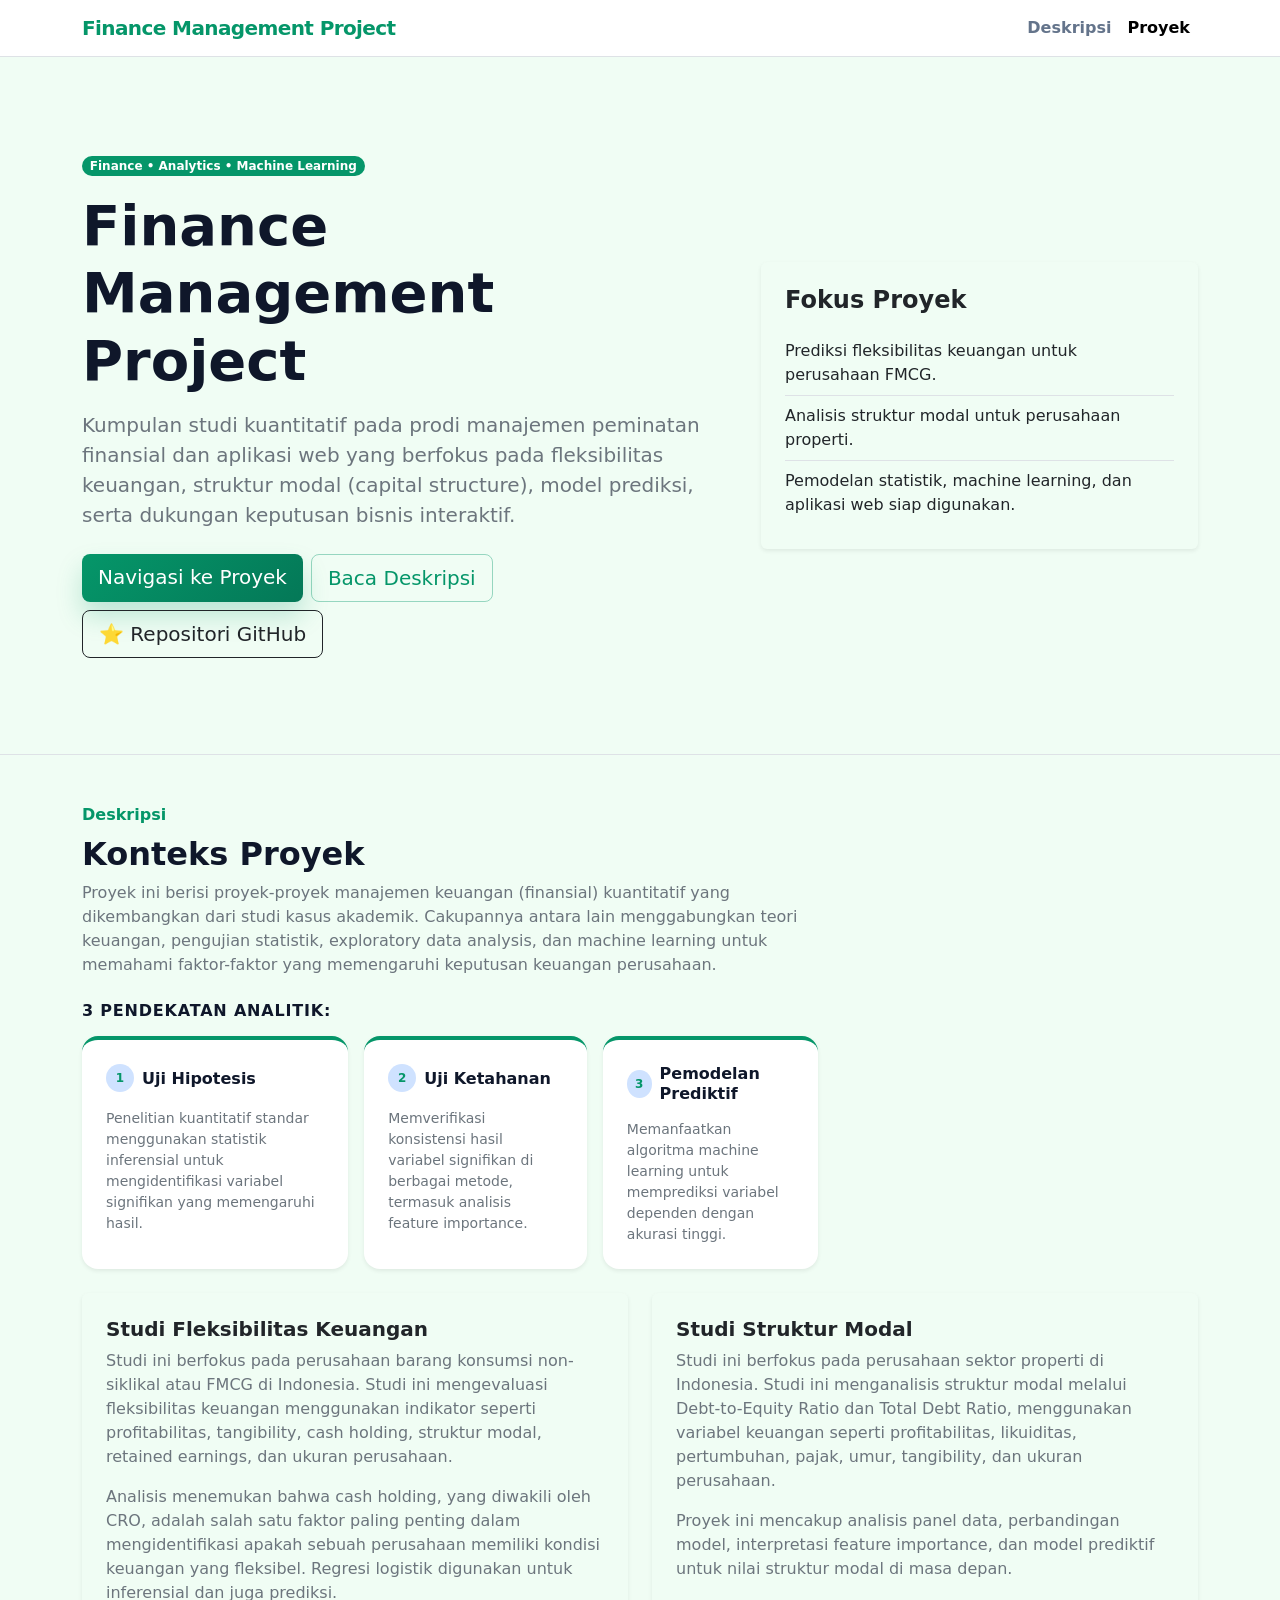
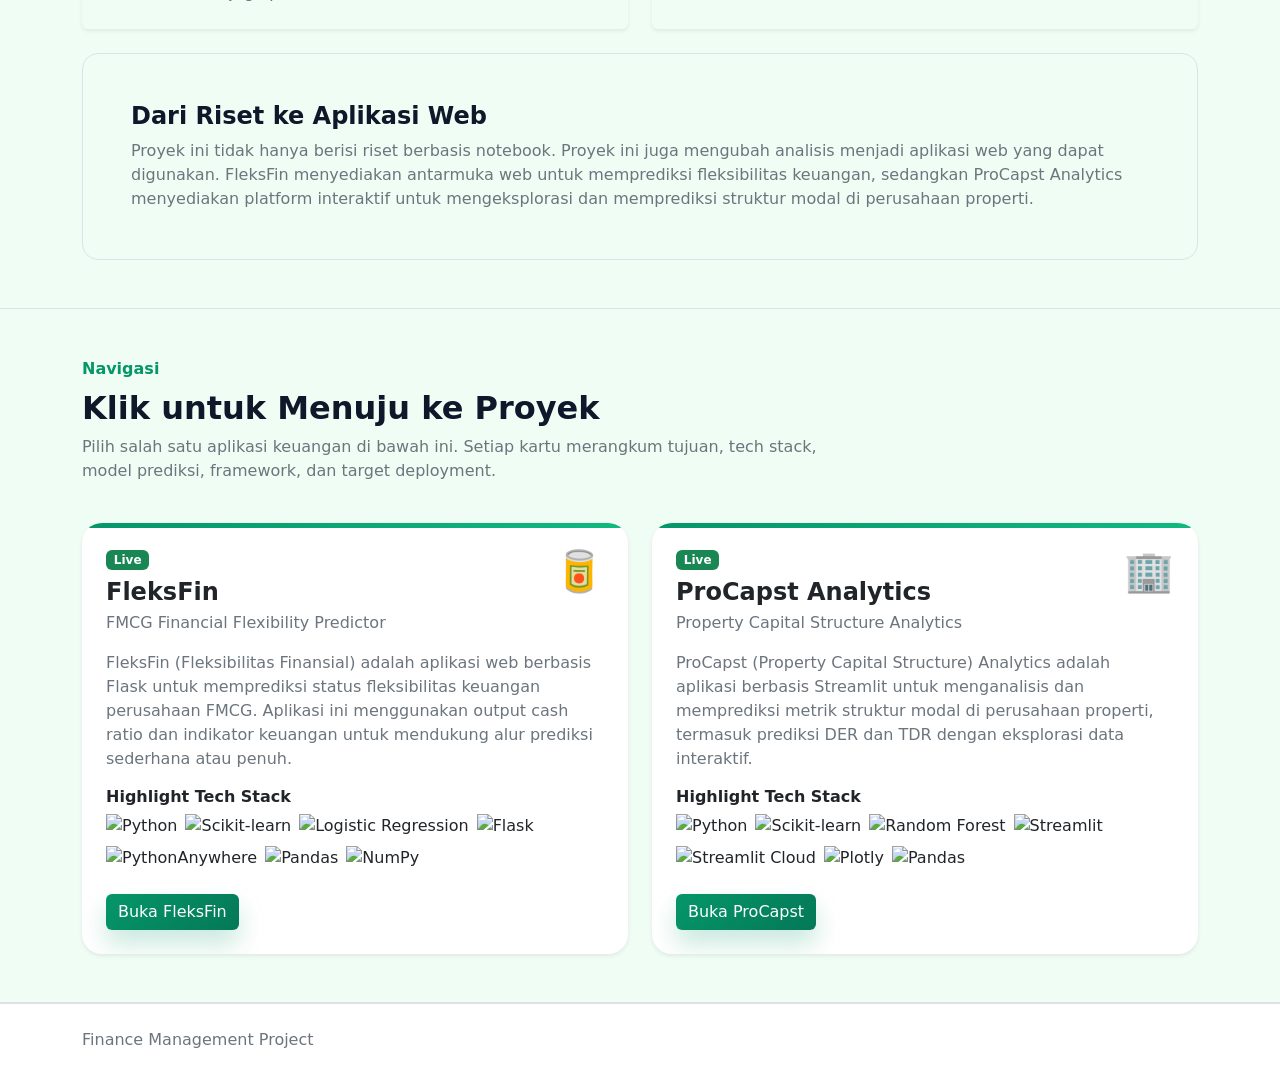
==== index.html @ 88f76578 "feat: Halaman Awal" ====
<!doctype html>
<html lang="en" data-bs-theme="light">
    <head>
        <meta charset="utf-8" />
        <meta name="viewport" content="width=device-width, initial-scale=1" />
        <meta name="description" content="Halaman navigasi Finance Management Project untuk FleksFin dan ProCapst Analytics." />
        <title>Finance Management Project</title>
        <link rel="icon" type="image/x-icon" href="favicon.ico" />
        <link href="https://cdn.jsdelivr.net/npm/bootstrap@5.3.3/dist/css/bootstrap.min.css" rel="stylesheet" />
        <link rel="stylesheet" href="style.css" />
    </head>
    <body>
        <nav class="navbar navbar-expand-lg bg-white border-bottom sticky-top">
            <div class="container">
                <a class="navbar-brand fw-bold text-primary" href="#home">Finance Management Project</a>
                <button class="navbar-toggler" type="button" data-bs-toggle="collapse" data-bs-target="#mainNavbar" aria-controls="mainNavbar" aria-expanded="false" aria-label="Toggle navigation">
                    <span class="navbar-toggler-icon"></span>
                </button>
                <div class="collapse navbar-collapse" id="mainNavbar">
                    <ul class="navbar-nav ms-auto mb-2 mb-lg-0">
                        <li class="nav-item"><a class="nav-link" href="#description">Deskripsi</a></li>
                        <li class="nav-item"><a class="nav-link" href="#projects">Proyek</a></li>
                    </ul>
                </div>
            </div>
        </nav>

        <header id="home" class="py-5 bg-light border-bottom">
            <div class="container py-lg-5">
                <div class="row align-items-center g-5">
                    <div class="col-lg-7">
                        <span class="badge rounded-pill text-bg-primary mb-3">Finance • Analytics • Machine Learning</span>
                        <h1 class="display-4 fw-bold mb-3">Finance Management Project</h1>
                        <p class="lead text-secondary mb-4">
                            Kumpulan studi kuantitatif pada prodi manajemen peminatan finansial dan aplikasi web yang berfokus pada fleksibilitas keuangan, struktur modal (capital structure), model prediksi, serta dukungan keputusan bisnis interaktif.
                        </p>
                        <div class="d-flex flex-wrap gap-2">
                            <a class="btn btn-primary btn-lg" href="#projects">Navigasi ke Proyek</a>
                            <a class="btn btn-outline-primary btn-lg" href="#description">Baca Deskripsi</a>
                            <a class="btn btn-outline-dark btn-lg" href="https://github.com/Otniel113/FinanceManagement" target="_blank" rel="noopener noreferrer">⭐ Repositori GitHub</a>
                        </div>
                    </div>
                    <div class="col-lg-5">
                        <div class="card shadow-sm border-0">
                            <div class="card-body p-4">
                                <h2 class="h4 fw-bold mb-3">Fokus Proyek</h2>
                                <ul class="list-group list-group-flush">
                                    <li class="list-group-item px-0">Prediksi fleksibilitas keuangan untuk perusahaan FMCG.</li>
                                    <li class="list-group-item px-0">Analisis struktur modal untuk perusahaan properti.</li>
                                    <li class="list-group-item px-0">Pemodelan statistik, machine learning, dan aplikasi web siap digunakan.</li>
                                </ul>
                            </div>
                        </div>
                    </div>
                </div>
            </div>
        </header>

        <main>
            <section id="description" class="py-5">
                <div class="container">
                    <div class="row mb-4">
                        <div class="col-lg-8">
                            <span class="text-primary fw-semibold">Deskripsi</span>
                            <h2 class="fw-bold mt-2">Konteks Proyek</h2>
                            <p class="text-secondary">
                                Proyek ini berisi proyek-proyek manajemen keuangan (finansial) kuantitatif yang dikembangkan dari studi kasus akademik. 
                                Cakupannya antara lain menggabungkan teori keuangan, pengujian statistik, exploratory data analysis, dan machine learning untuk memahami faktor-faktor yang memengaruhi keputusan keuangan perusahaan.
                            </p>
                            <div class="mt-4">
                                <h3 class="h6 fw-bold text-uppercase mb-3" style="letter-spacing: 0.05em">3 Pendekatan Analitik:</h3>
                                <div class="d-flex flex-column flex-lg-row gap-3 mt-3">
                                    <!-- Step 1 -->
                                    <div class="flex-fill">
                                        <div class="h-100 p-4 bg-white rounded-4 border-top border-4 border-primary shadow-sm transition-transform" style="transition: transform 0.2s ease;">
                                            <div class="d-flex align-items-center gap-2 mb-3">
                                                <span class="badge rounded-circle bg-primary-subtle text-primary p-2 d-flex align-items-center justify-content-center fw-bold" style="width: 28px; height: 28px;">1</span>
                                                <h4 class="h6 fw-bold mb-0">Uji Hipotesis</h4>
                                            </div>
                                            <p class="text-secondary small mb-0 lh-base">
                                                Penelitian kuantitatif standar menggunakan statistik inferensial untuk mengidentifikasi variabel signifikan yang memengaruhi hasil.
                                            </p>
                                        </div>
                                    </div>
                                    <!-- Step 2 -->
                                    <div class="flex-fill">
                                        <div class="h-100 p-4 bg-white rounded-4 border-top border-4 border-primary shadow-sm transition-transform" style="transition: transform 0.2s ease;">
                                            <div class="d-flex align-items-center gap-2 mb-3">
                                                <span class="badge rounded-circle bg-primary-subtle text-primary p-2 d-flex align-items-center justify-content-center fw-bold" style="width: 28px; height: 28px;">2</span>
                                                <h4 class="h6 fw-bold mb-0">Uji Ketahanan</h4>
                                            </div>
                                            <p class="text-secondary small mb-0 lh-base">
                                                Memverifikasi konsistensi hasil variabel signifikan di berbagai metode, termasuk analisis feature importance.
                                            </p>
                                        </div>
                                    </div>
                                    <!-- Step 3 -->
                                    <div class="flex-fill">
                                        <div class="h-100 p-4 bg-white rounded-4 border-top border-4 border-primary shadow-sm transition-transform" style="transition: transform 0.2s ease;">
                                            <div class="d-flex align-items-center gap-2 mb-3">
                                                <span class="badge rounded-circle bg-primary-subtle text-primary p-2 d-flex align-items-center justify-content-center fw-bold" style="width: 28px; height: 28px;">3</span>
                                                <h4 class="h6 fw-bold mb-0">Pemodelan Prediktif</h4>
                                            </div>
                                            <p class="text-secondary small mb-0 lh-base">
                                                Memanfaatkan algoritma machine learning untuk memprediksi variabel dependen dengan akurasi tinggi.
                                            </p>
                                        </div>
                                    </div>
                                </div>
                            </div>
                        </div>
                    </div>

                    <div class="row g-4">
                        <div class="col-md-6">
                            <div class="card h-100 border-0 shadow-sm">
                                <div class="card-body p-4">
                                    <h3 class="h5 fw-bold">Studi Fleksibilitas Keuangan</h3>
                                    <p class="text-secondary mb-3">
                                        Studi ini berfokus pada perusahaan barang konsumsi non-siklikal atau FMCG di Indonesia. Studi ini mengevaluasi fleksibilitas keuangan menggunakan indikator seperti profitabilitas, tangibility, cash holding, struktur modal, retained earnings, dan ukuran perusahaan.
                                    </p>
                                    <p class="text-secondary mb-0">
                                        Analisis menemukan bahwa cash holding, yang diwakili oleh CRO, adalah salah satu faktor paling penting dalam mengidentifikasi apakah sebuah perusahaan memiliki kondisi keuangan yang fleksibel. Regresi logistik digunakan untuk inferensial dan juga prediksi.
                                    </p>
                                </div>
                            </div>
                        </div>
                        <div class="col-md-6">
                            <div class="card h-100 border-0 shadow-sm">
                                <div class="card-body p-4">
                                    <h3 class="h5 fw-bold">Studi Struktur Modal</h3>
                                    <p class="text-secondary mb-3">
                                        Studi ini berfokus pada perusahaan sektor properti di Indonesia. Studi ini menganalisis struktur modal melalui Debt-to-Equity Ratio dan Total Debt Ratio, menggunakan variabel keuangan seperti profitabilitas, likuiditas, pertumbuhan, pajak, umur, tangibility, dan ukuran perusahaan.
                                    </p>
                                    <p class="text-secondary mb-0">
                                        Proyek ini mencakup analisis panel data, perbandingan model, interpretasi feature importance, dan model prediktif untuk nilai struktur modal di masa depan.
                                    </p>
                                </div>
                            </div>
                        </div>
                        <div class="col-12">
                            <div class="p-4 p-lg-5 bg-light rounded-4 border">
                                <h3 class="h4 fw-bold">Dari Riset ke Aplikasi Web</h3>
                                <p class="text-secondary mb-0">
                                    Proyek ini tidak hanya berisi riset berbasis notebook. Proyek ini juga mengubah analisis menjadi aplikasi web yang dapat digunakan. 
                                    FleksFin menyediakan antarmuka web untuk memprediksi fleksibilitas keuangan, sedangkan ProCapst Analytics menyediakan platform interaktif untuk mengeksplorasi dan memprediksi struktur modal di perusahaan properti.
                                </p>
                            </div>
                        </div>
                    </div>
                </div>
            </section>

            <section id="projects" class="py-5 bg-light border-top border-bottom">
                <div class="container">
                    <div class="row mb-4">
                        <div class="col-lg-8">
                            <span class="text-primary fw-semibold">Navigasi</span>
                            <h2 class="fw-bold mt-2">Klik untuk Menuju ke Proyek</h2>
                            <p class="text-secondary">
                                Pilih salah satu aplikasi keuangan di bawah ini. Setiap kartu merangkum tujuan, tech stack, model prediksi, framework, dan target deployment.
                            </p>
                        </div>
                    </div>

                    <div class="row g-4">
                        <div class="col-lg-6">
                            <article class="card h-100 border-0 shadow-sm project-card">
                                <div class="card-body p-4">
                                    <div class="d-flex justify-content-between align-items-start gap-3 mb-3">
                                        <div>
                                            <span class="badge text-bg-success mb-2">Live</span>
                                            <h3 class="h4 fw-bold mb-1">FleksFin</h3>
                                            <p class="text-secondary mb-0">FMCG Financial Flexibility Predictor</p>
                                        </div>
                                        <span class="display-6">🥫</span>
                                    </div>
                                    <p class="text-secondary">
                                        FleksFin (Fleksibilitas Finansial) adalah aplikasi web berbasis Flask untuk memprediksi status fleksibilitas keuangan perusahaan FMCG. Aplikasi ini menggunakan output cash ratio dan indikator keuangan untuk mendukung alur prediksi sederhana atau penuh.
                                    </p>
                                    <div class="mb-4">
                                        <h4 class="h6 fw-bold">Highlight Tech Stack</h4>
                                        <div class="d-flex flex-wrap gap-2">
                                            <img src="https://img.shields.io/badge/Python-3776AB?style=for-the-badge&logo=python&logoColor=white" alt="Python" />
                                            <img src="https://img.shields.io/badge/Scikit--learn-F7931E?style=for-the-badge&logo=scikit-learn&logoColor=white" alt="Scikit-learn" />
                                            <img src="https://img.shields.io/badge/ML-Logistic_Regression-059669?style=for-the-badge" alt="Logistic Regression" />
                                            <img src="https://img.shields.io/badge/Flask-000000?style=for-the-badge&logo=flask&logoColor=white" alt="Flask" />
                                            <img src="https://img.shields.io/badge/Deployment-PythonAnywhere-306998?style=for-the-badge" alt="PythonAnywhere" />
                                            <img src="https://img.shields.io/badge/Pandas-150458?style=for-the-badge&logo=pandas&logoColor=white" alt="Pandas" />
                                            <img src="https://img.shields.io/badge/NumPy-013243?style=for-the-badge&logo=numpy&logoColor=white" alt="NumPy" />
                                        </div>
                                    </div>
                                    <div class="d-grid gap-2 d-sm-flex">
                                        <a class="btn btn-primary" href="https://fleksfin.pythonanywhere.com/" target="_blank" rel="noopener noreferrer">Buka FleksFin</a>
                                    </div>
                                </div>
                            </article>
                        </div>

                        <div class="col-lg-6">
                            <article class="card h-100 border-0 shadow-sm project-card">
                                <div class="card-body p-4">
                                    <div class="d-flex justify-content-between align-items-start gap-3 mb-3">
                                        <div>
                                            <span class="badge text-bg-success mb-2">Live</span>
                                            <h3 class="h4 fw-bold mb-1">ProCapst Analytics</h3>
                                            <p class="text-secondary mb-0">Property Capital Structure Analytics</p>
                                        </div>
                                        <span class="display-6">🏢</span>
                                    </div>
                                    <p class="text-secondary">
                                        ProCapst (Property Capital Structure) Analytics adalah aplikasi berbasis Streamlit untuk menganalisis dan memprediksi metrik struktur modal di perusahaan properti, termasuk prediksi DER dan TDR dengan eksplorasi data interaktif.
                                    </p>
                                    <div class="mb-4">
                                        <h4 class="h6 fw-bold">Highlight Tech Stack</h4>
                                        <div class="d-flex flex-wrap gap-2">
                                            <img src="https://img.shields.io/badge/Python-3776AB?style=for-the-badge&logo=python&logoColor=white" alt="Python" />
                                            <img src="https://img.shields.io/badge/Scikit--learn-F7931E?style=for-the-badge&logo=scikit-learn&logoColor=white" alt="Scikit-learn" />
                                            <img src="https://img.shields.io/badge/ML-Random_Forest-059669?style=for-the-badge" alt="Random Forest" />
                                            <img src="https://img.shields.io/badge/Streamlit-FF4B4B?style=for-the-badge&logo=streamlit&logoColor=white" alt="Streamlit" />
                                            <img src="https://img.shields.io/badge/Deployment-Streamlit_Cloud-059669?style=for-the-badge&logo=streamlit&logoColor=white" alt="Streamlit Cloud" />
                                            <img src="https://img.shields.io/badge/Plotly-3F4F75?style=for-the-badge&logo=plotly&logoColor=white" alt="Plotly" />
                                            <img src="https://img.shields.io/badge/Pandas-150458?style=for-the-badge&logo=pandas&logoColor=white" alt="Pandas" />
                                        </div>
                                    </div>
                                    <div class="d-grid gap-2 d-sm-flex">
                                        <a class="btn btn-primary" href="https://procapst.streamlit.app/" target="_blank" rel="noopener noreferrer">Buka ProCapst</a>
                                    </div>
                                </div>
                            </article>
                        </div>
                    </div>
                </div>
            </section>
        </main>

        <footer class="py-4 bg-white border-top">
            <div class="container">
                <div class="d-flex flex-column flex-md-row justify-content-between align-items-center gap-2">
                    <p class="mb-0 text-secondary">Finance Management Project</p>
                </div>
            </div>
        </footer>

        <script src="https://cdn.jsdelivr.net/npm/bootstrap@5.3.3/dist/js/bootstrap.bundle.min.js"></script>
        <script src="script.js"></script>
    </body>
</html>
---- style.css ----
:root {
    /* ── Bootstrap Primary Color Overrides (Emerald Growth) ── */
    --bs-primary: #059669;
    --bs-primary-rgb: 5, 150, 105;
    --bs-link-color: #059669;
    --bs-link-color-rgb: 5, 150, 105;
    --bs-link-hover-color: #047857;
    --bs-link-hover-color-rgb: 4, 120, 87;

    /* Bootstrap light/bg overrides for mint tint */
    --bs-light: #f0fdf4;
    --bs-light-rgb: 240, 253, 244;
    --bs-body-bg: #f0fdf4;
    --bs-body-bg-rgb: 240, 253, 244;

    /* ── FM Custom Variables ── */
    --fm-primary: #059669;
    --fm-primary-dark: #047857;
    --fm-secondary: #10b981;
    --fm-accent: #34d399;
    --fm-bg: #f0fdf4;
    --fm-surface: #ffffff;
    --fm-surface-soft: #ecfdf5;
    --fm-border: #e2e8f0;
    --fm-text: #0f172a;
    --fm-muted: #64748b;
    --fm-shadow: 0 18px 45px rgba(5, 150, 105, 0.1);
    --fm-shadow-sm: 0 10px 25px rgba(5, 150, 105, 0.07);
    --fm-radius: 1.25rem;
}

/* ── Bootstrap Button Overrides ─────────────────────────────── */

.btn-primary {
    --bs-btn-color: #fff;
    --bs-btn-bg: #059669;
    --bs-btn-border-color: #059669;
    --bs-btn-hover-color: #fff;
    --bs-btn-hover-bg: #047857;
    --bs-btn-hover-border-color: #047857;
    --bs-btn-focus-shadow-rgb: 5, 150, 105;
    --bs-btn-active-color: #fff;
    --bs-btn-active-bg: #065f46;
    --bs-btn-active-border-color: #065f46;
    --bs-btn-disabled-color: #fff;
    --bs-btn-disabled-bg: #059669;
    --bs-btn-disabled-border-color: #059669;
}

.btn-outline-primary {
    --bs-btn-color: #059669;
    --bs-btn-border-color: #059669;
    --bs-btn-hover-color: #fff;
    --bs-btn-hover-bg: #059669;
    --bs-btn-hover-border-color: #059669;
    --bs-btn-focus-shadow-rgb: 5, 150, 105;
    --bs-btn-active-color: #fff;
    --bs-btn-active-bg: #059669;
    --bs-btn-active-border-color: #059669;
}

/* ── Global ──────────────────────────────────────────────────── */

* {
    scroll-behavior: smooth;
}

body {
    min-height: 100vh;
    color: var(--fm-text);
    background:
        radial-gradient(
            circle at top left,
            rgba(5, 150, 105, 0.12),
            transparent 32rem
        ),
        radial-gradient(
            circle at top right,
            rgba(16, 185, 129, 0.1),
            transparent 28rem
        ),
        var(--fm-bg);
    font-family:
        system-ui,
        -apple-system,
        BlinkMacSystemFont,
        "Segoe UI",
        sans-serif;
}

a {
    text-decoration: none;
}

.section-padding {
    padding: 5rem 0;
}

.section-title {
    font-weight: 800;
    letter-spacing: -0.04em;
}

.section-subtitle {
    max-width: 760px;
    color: var(--fm-muted);
    line-height: 1.75;
}

/* ── Navbar ──────────────────────────────────────────────────── */

.navbar {
    background-color: rgba(255, 255, 255, 0.88);
    border-bottom: 1px solid rgba(226, 232, 240, 0.9);
    backdrop-filter: blur(16px);
}

.navbar-brand {
    color: var(--fm-text);
    font-weight: 800;
    letter-spacing: -0.03em;
}

.navbar-brand span {
    color: var(--fm-primary);
}

.nav-link {
    color: var(--fm-muted);
    font-weight: 600;
}

.nav-link:hover,
.nav-link:focus,
.nav-link.active {
    color: var(--fm-primary);
}

/* ── Hero ────────────────────────────────────────────────────── */

.hero {
    position: relative;
    overflow: hidden;
    padding: 7rem 0 5rem;
}

.hero::before {
    position: absolute;
    top: 6rem;
    right: -9rem;
    width: 24rem;
    height: 24rem;
    content: "";
    background: linear-gradient(
        135deg,
        rgba(5, 150, 105, 0.16),
        rgba(16, 185, 129, 0.16)
    );
    border-radius: 50%;
    filter: blur(2px);
    z-index: -1;
}

.hero-badge {
    display: inline-flex;
    align-items: center;
    gap: 0.5rem;
    padding: 0.5rem 0.85rem;
    color: var(--fm-primary-dark);
    background-color: rgba(5, 150, 105, 0.09);
    border: 1px solid rgba(5, 150, 105, 0.18);
    border-radius: 999px;
    font-size: 0.9rem;
    font-weight: 700;
}

.hero-title {
    max-width: 920px;
    margin-top: 1.25rem;
    font-size: clamp(2.3rem, 6vw, 4.9rem);
    font-weight: 900;
    line-height: 1;
    letter-spacing: -0.07em;
}

.hero-title .text-gradient {
    color: transparent;
    background: linear-gradient(135deg, var(--fm-primary), var(--fm-secondary));
    background-clip: text;
    -webkit-background-clip: text;
}

.hero-description {
    max-width: 850px;
    color: var(--fm-muted);
    font-size: 1.12rem;
    line-height: 1.8;
}

.hero-actions {
    display: flex;
    flex-wrap: wrap;
    gap: 0.9rem;
    margin-top: 2rem;
}

/* ── Buttons ─────────────────────────────────────────────────── */

.btn-primary {
    background: linear-gradient(
        135deg,
        var(--fm-primary),
        var(--fm-primary-dark)
    );
    border: 0;
    box-shadow: 0 14px 26px rgba(5, 150, 105, 0.22);
}

.btn-primary:hover,
.btn-primary:focus {
    background: linear-gradient(135deg, var(--fm-primary-dark), #065f46);
    transform: translateY(-1px);
}

.btn-outline-primary {
    color: var(--fm-primary);
    border-color: rgba(5, 150, 105, 0.38);
}

.btn-outline-primary:hover,
.btn-outline-primary:focus {
    background-color: var(--fm-primary);
    border-color: var(--fm-primary);
}

/* ── Cards ───────────────────────────────────────────────────── */

.glass-card {
    background: rgba(255, 255, 255, 0.86);
    border: 1px solid rgba(226, 232, 240, 0.9);
    border-radius: var(--fm-radius);
    box-shadow: var(--fm-shadow);
    backdrop-filter: blur(18px);
}

.stat-card {
    height: 100%;
    padding: 1.35rem;
    background-color: var(--fm-surface);
    border: 1px solid var(--fm-border);
    border-radius: 1rem;
    box-shadow: var(--fm-shadow-sm);
}

.stat-number {
    color: var(--fm-primary);
    font-size: 2rem;
    font-weight: 900;
    letter-spacing: -0.05em;
}

.stat-label {
    margin-bottom: 0;
    color: var(--fm-muted);
    font-weight: 600;
}

/* ── Description Cards ───────────────────────────────────────── */

.description-card {
    height: 100%;
    padding: 1.5rem;
    background-color: var(--fm-surface);
    border: 1px solid var(--fm-border);
    border-radius: var(--fm-radius);
    box-shadow: var(--fm-shadow-sm);
    transition:
        transform 0.2s ease,
        box-shadow 0.2s ease;
}

.description-card:hover {
    transform: translateY(-4px);
    box-shadow: var(--fm-shadow);
}

.description-icon {
    display: grid;
    width: 3rem;
    height: 3rem;
    margin-bottom: 1.1rem;
    color: var(--fm-primary);
    background-color: rgba(5, 150, 105, 0.1);
    border-radius: 1rem;
    place-items: center;
    font-size: 1.35rem;
}

.description-card h3 {
    font-size: 1.15rem;
    font-weight: 800;
}

.description-card p,
.description-card li {
    color: var(--fm-muted);
    line-height: 1.7;
}

/* ── Project Cards ───────────────────────────────────────────── */

.project-card {
    position: relative;
    height: 100%;
    overflow: hidden;
    background-color: var(--fm-surface);
    border: 1px solid var(--fm-border);
    border-radius: var(--fm-radius);
    box-shadow: var(--fm-shadow-sm);
    transition:
        transform 0.24s ease,
        box-shadow 0.24s ease,
        border-color 0.24s ease;
}

.project-card::before {
    position: absolute;
    inset: 0 0 auto;
    height: 0.35rem;
    content: "";
    background: linear-gradient(90deg, var(--fm-primary), var(--fm-secondary));
}

.project-card:hover {
    border-color: rgba(5, 150, 105, 0.32);
    box-shadow: var(--fm-shadow);
    transform: translateY(-6px);
}

.project-card-body {
    padding: 1.75rem;
}

.project-kicker {
    display: inline-flex;
    align-items: center;
    gap: 0.4rem;
    margin-bottom: 0.9rem;
    color: var(--fm-secondary);
    font-size: 0.82rem;
    font-weight: 800;
    text-transform: uppercase;
    letter-spacing: 0.08em;
}

.project-title {
    margin-bottom: 0.65rem;
    font-size: 1.55rem;
    font-weight: 900;
    letter-spacing: -0.04em;
}

.project-description {
    color: var(--fm-muted);
    line-height: 1.75;
}

/* ── Feature List ────────────────────────────────────────────── */

.feature-list {
    padding-left: 0;
    margin-bottom: 1.5rem;
    list-style: none;
}

.feature-list li {
    display: flex;
    gap: 0.7rem;
    margin-bottom: 0.7rem;
    color: var(--fm-muted);
    line-height: 1.55;
}

.feature-list li::before {
    flex: 0 0 auto;
    width: 0.55rem;
    height: 0.55rem;
    margin-top: 0.5rem;
    content: "";
    background-color: var(--fm-primary);
    border-radius: 50%;
}

.project-actions {
    display: flex;
    flex-wrap: wrap;
    gap: 0.7rem;
}

/* ── Misc ────────────────────────────────────────────────────── */

.project-note {
    padding: 1.5rem;
    background-color: #fffbeb;
    border: 1px solid #fde68a;
    border-radius: var(--fm-radius);
}

.project-note strong {
    color: #92400e;
}

/* ── Footer ──────────────────────────────────────────────────── */

.footer {
    padding: 2.5rem 0;
    color: var(--fm-muted);
    background-color: #ffffff;
    border-top: 1px solid var(--fm-border);
}

.footer a {
    color: var(--fm-primary);
    font-weight: 700;
}

/* ── Back to Top ─────────────────────────────────────────────── */

.back-to-top {
    position: fixed;
    right: 1.25rem;
    bottom: 1.25rem;
    z-index: 1030;
    display: grid;
    width: 3rem;
    height: 3rem;
    color: #ffffff;
    background: linear-gradient(135deg, var(--fm-primary), var(--fm-secondary));
    border: 0;
    border-radius: 50%;
    box-shadow: var(--fm-shadow-sm);
    opacity: 0;
    visibility: hidden;
    transform: translateY(0.75rem);
    transition:
        opacity 0.2s ease,
        transform 0.2s ease,
        visibility 0.2s ease;
    place-items: center;
}

.back-to-top.show {
    opacity: 1;
    visibility: visible;
    transform: translateY(0);
}

.back-to-top:hover {
    transform: translateY(-2px);
}

/* ── Reveal Animation ────────────────────────────────────────── */

.reveal {
    opacity: 0;
    transform: translateY(1.25rem);
    transition:
        opacity 0.6s ease,
        transform 0.6s ease;
}

.reveal.visible {
    opacity: 1;
    transform: translateY(0);
}

/* ── Responsive ──────────────────────────────────────────────── */

@media (max-width: 991.98px) {
    .hero {
        padding-top: 6rem;
    }

    .navbar-collapse {
        padding: 1rem 0;
    }
}

@media (max-width: 575.98px) {
    .section-padding {
        padding: 3.5rem 0;
    }

    .hero-actions,
    .project-actions {
        flex-direction: column;
    }

    .hero-actions .btn,
    .project-actions .btn {
        width: 100%;
    }

    .project-card-body,
    .description-card {
        padding: 1.25rem;
    }
}
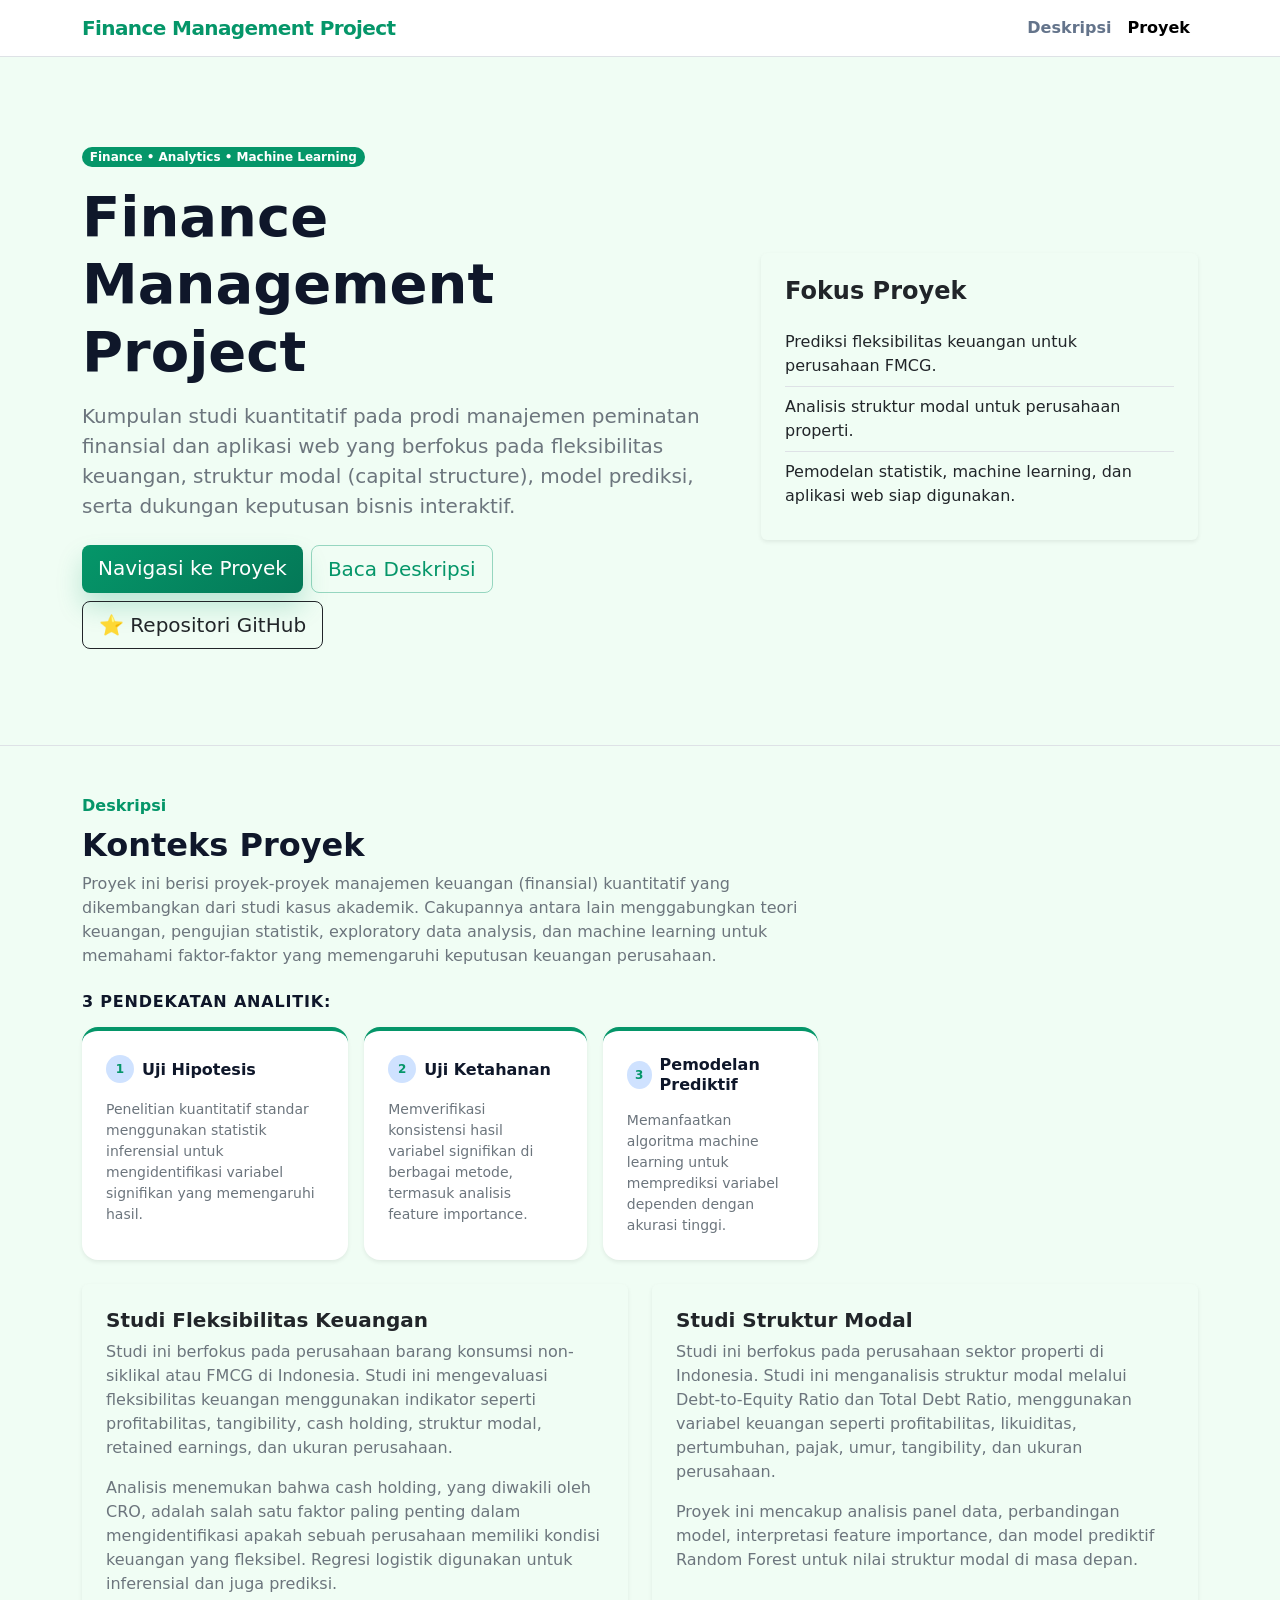
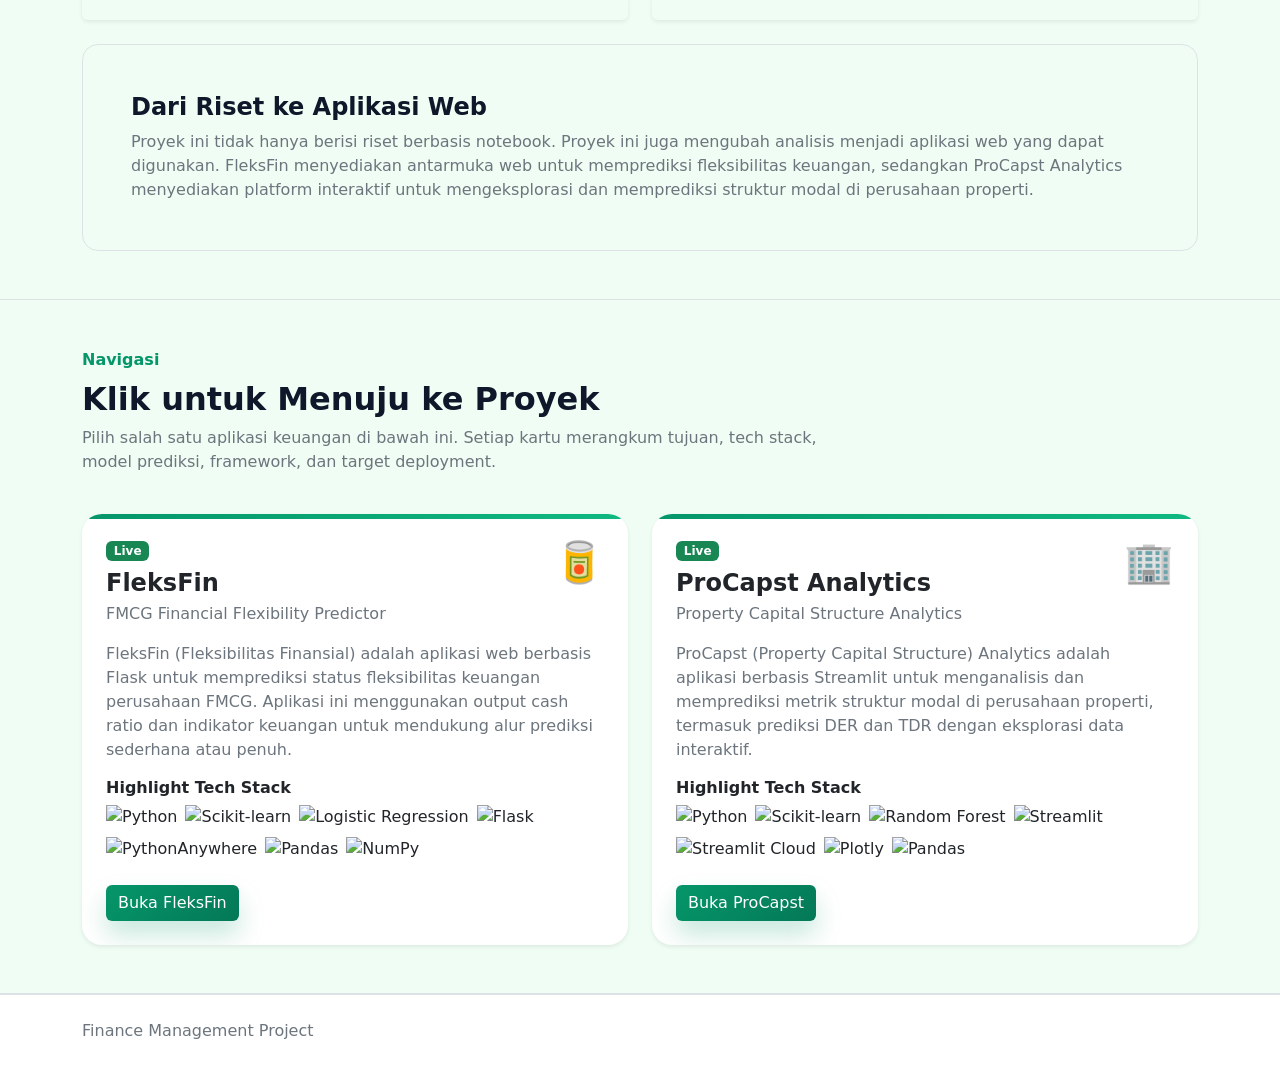
==== commit 0b27bd83: "fix(Beranda dan ProCapst): Memperbaiki navbar mobile, warna tech stack, visualisasi scatter plot tid" ====
--- a/index.html
+++ b/index.html
@@ -10,7 +10,7 @@
         <link rel="stylesheet" href="style.css" />
     </head>
     <body>
-        <nav class="navbar navbar-expand-lg bg-white border-bottom sticky-top">
+        <nav class="navbar navbar-expand-lg bg-white border-bottom fixed-top">
             <div class="container">
                 <a class="navbar-brand fw-bold text-primary" href="#home">Finance Management Project</a>
                 <button class="navbar-toggler" type="button" data-bs-toggle="collapse" data-bs-target="#mainNavbar" aria-controls="mainNavbar" aria-expanded="false" aria-label="Toggle navigation">
@@ -133,7 +133,7 @@
                                         Studi ini berfokus pada perusahaan sektor properti di Indonesia. Studi ini menganalisis struktur modal melalui Debt-to-Equity Ratio dan Total Debt Ratio, menggunakan variabel keuangan seperti profitabilitas, likuiditas, pertumbuhan, pajak, umur, tangibility, dan ukuran perusahaan.
                                     </p>
                                     <p class="text-secondary mb-0">
-                                        Proyek ini mencakup analisis panel data, perbandingan model, interpretasi feature importance, dan model prediktif untuk nilai struktur modal di masa depan.
+                                        Proyek ini mencakup analisis panel data, perbandingan model, interpretasi feature importance, dan model prediktif Random Forest untuk nilai struktur modal di masa depan.
                                     </p>
                                 </div>
                             </div>
@@ -184,8 +184,8 @@
                                             <img src="https://img.shields.io/badge/Python-3776AB?style=for-the-badge&logo=python&logoColor=white" alt="Python" />
                                             <img src="https://img.shields.io/badge/Scikit--learn-F7931E?style=for-the-badge&logo=scikit-learn&logoColor=white" alt="Scikit-learn" />
                                             <img src="https://img.shields.io/badge/ML-Logistic_Regression-059669?style=for-the-badge" alt="Logistic Regression" />
-                                            <img src="https://img.shields.io/badge/Flask-000000?style=for-the-badge&logo=flask&logoColor=white" alt="Flask" />
-                                            <img src="https://img.shields.io/badge/Deployment-PythonAnywhere-306998?style=for-the-badge" alt="PythonAnywhere" />
+                                            <img src="https://img.shields.io/badge/Flask-3BABC3?style=for-the-badge&logo=flask&logoColor=white" alt="Flask" />
+                                            <img src="https://img.shields.io/badge/Deployment-PythonAnywhere-1D9FD7?style=for-the-badge&logo=pythonanywhere&logoColor=white" alt="PythonAnywhere" />
                                             <img src="https://img.shields.io/badge/Pandas-150458?style=for-the-badge&logo=pandas&logoColor=white" alt="Pandas" />
                                             <img src="https://img.shields.io/badge/NumPy-013243?style=for-the-badge&logo=numpy&logoColor=white" alt="NumPy" />
                                         </div>
@@ -219,7 +219,7 @@
                                             <img src="https://img.shields.io/badge/ML-Random_Forest-059669?style=for-the-badge" alt="Random Forest" />
                                             <img src="https://img.shields.io/badge/Streamlit-FF4B4B?style=for-the-badge&logo=streamlit&logoColor=white" alt="Streamlit" />
                                             <img src="https://img.shields.io/badge/Deployment-Streamlit_Cloud-059669?style=for-the-badge&logo=streamlit&logoColor=white" alt="Streamlit Cloud" />
-                                            <img src="https://img.shields.io/badge/Plotly-3F4F75?style=for-the-badge&logo=plotly&logoColor=white" alt="Plotly" />
+                                            <img src="https://img.shields.io/badge/Plotly-7A76FF?style=for-the-badge&logo=plotly&logoColor=white" alt="Plotly" />
                                             <img src="https://img.shields.io/badge/Pandas-150458?style=for-the-badge&logo=pandas&logoColor=white" alt="Pandas" />
                                         </div>
                                     </div>
--- a/style.css
+++ b/style.css
@@ -61,12 +61,18 @@
 
 /* ── Global ──────────────────────────────────────────────────── */
 
+html {
+    overflow-x: hidden;
+}
+
 * {
     scroll-behavior: smooth;
 }
 
 body {
     min-height: 100vh;
+    overflow-x: hidden;
+    padding-top: 48px; /* Offset for fixed-top navbar */
     color: var(--fm-text);
     background:
         radial-gradient(
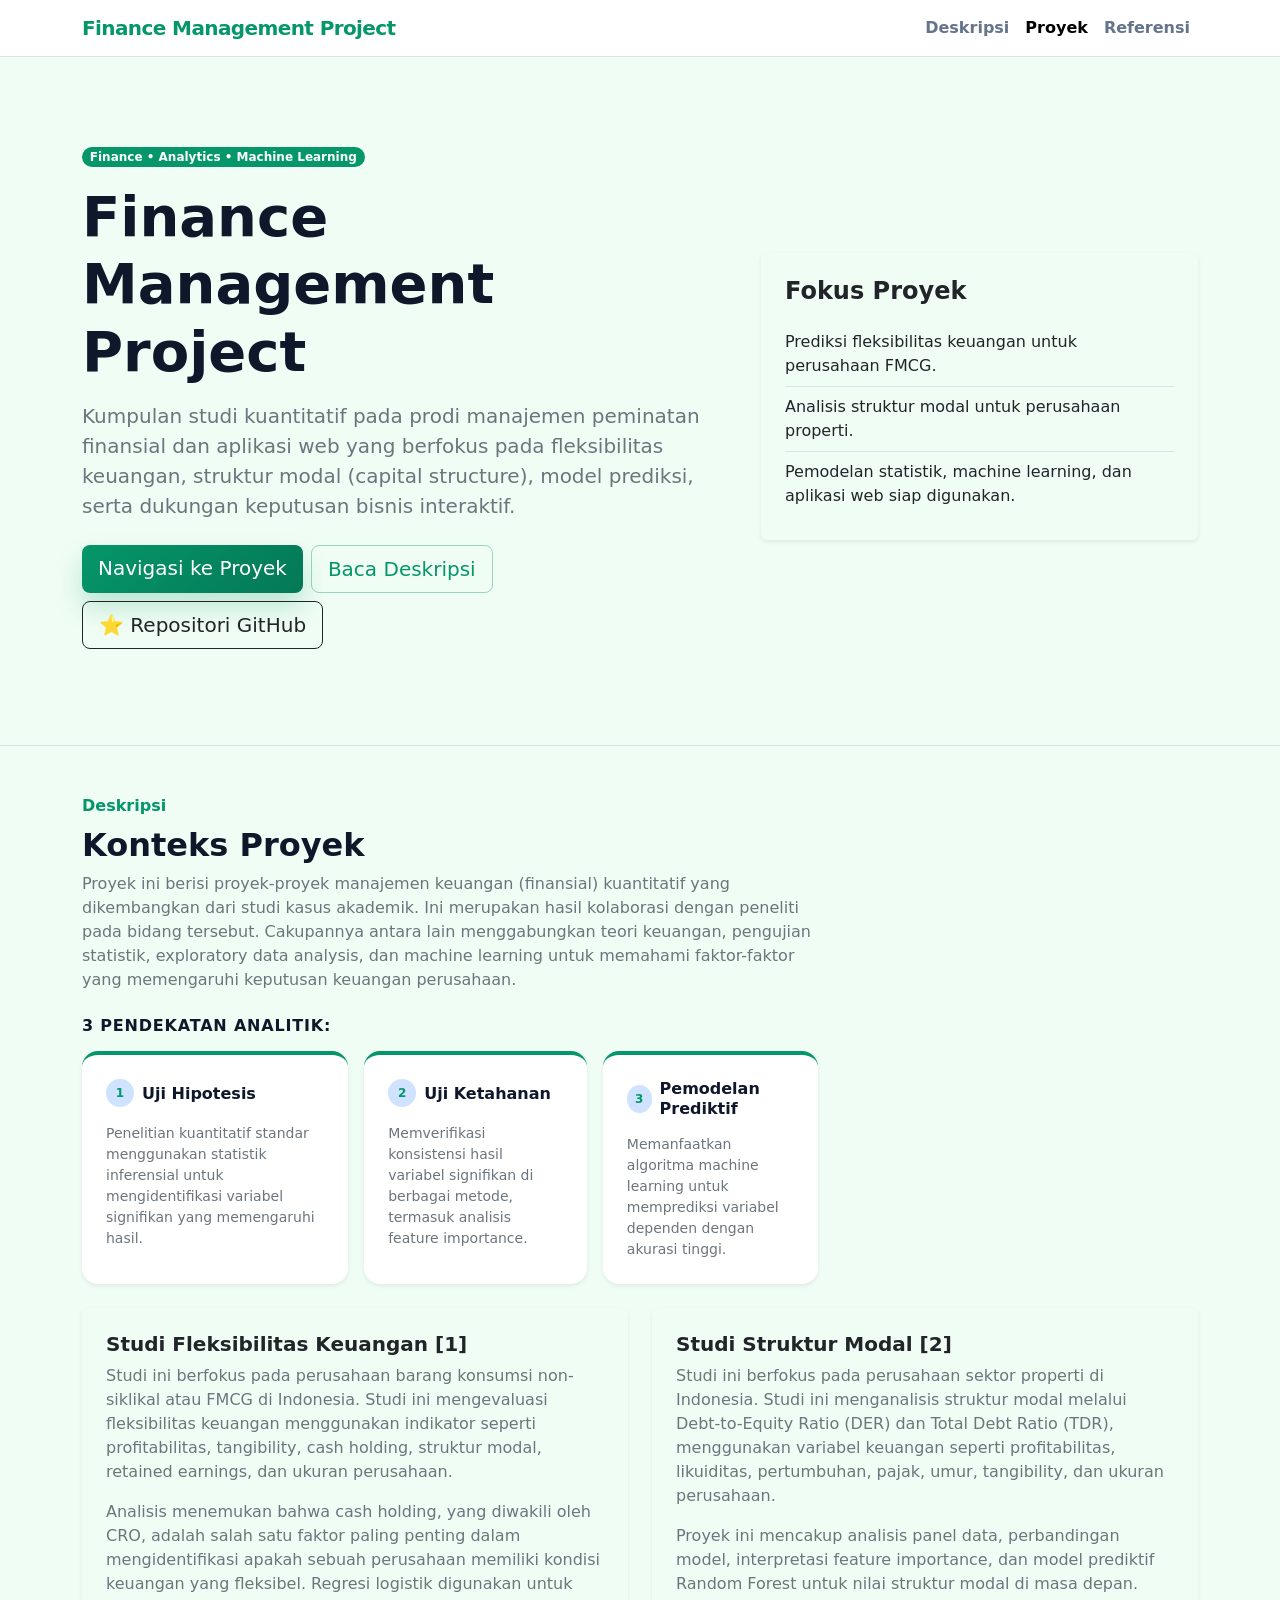
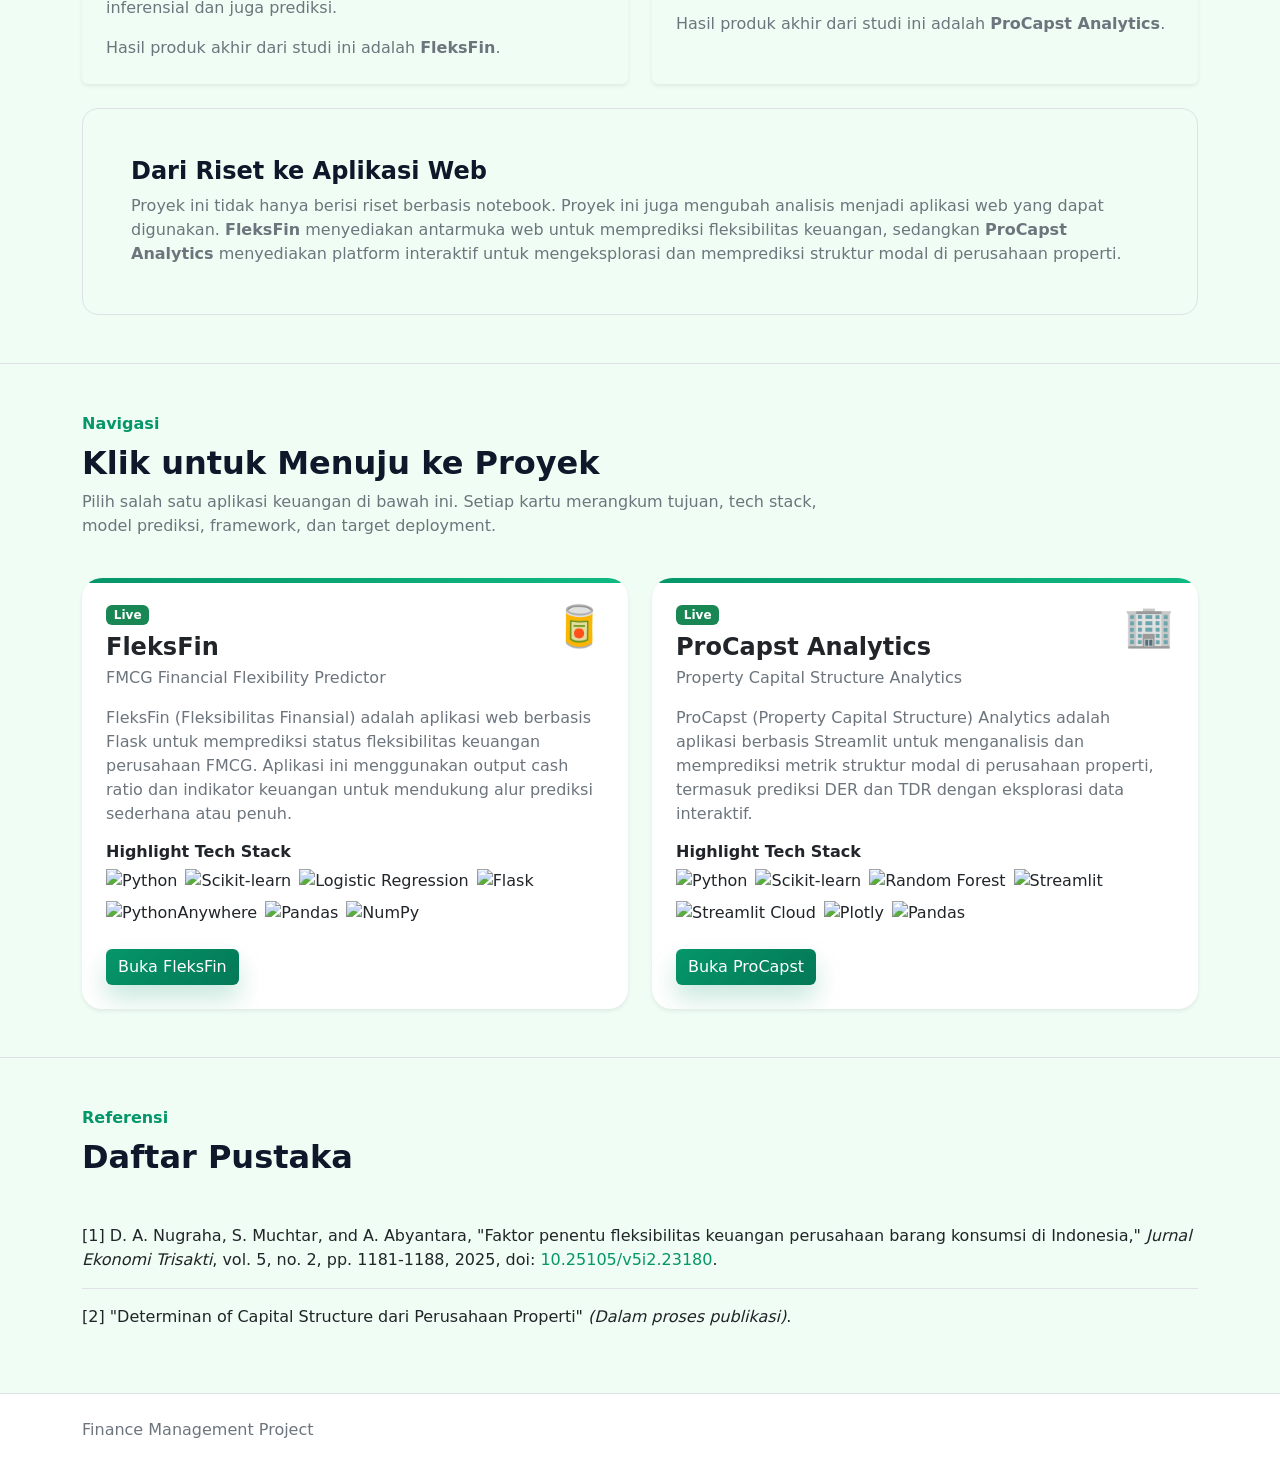
==== commit e7168ea0: "feat: Menambah referensi" ====
--- a/index.html
+++ b/index.html
@@ -20,6 +20,7 @@
                     <ul class="navbar-nav ms-auto mb-2 mb-lg-0">
                         <li class="nav-item"><a class="nav-link" href="#description">Deskripsi</a></li>
                         <li class="nav-item"><a class="nav-link" href="#projects">Proyek</a></li>
+                        <li class="nav-item"><a class="nav-link" href="#references">Referensi</a></li>
                     </ul>
                 </div>
             </div>
@@ -64,7 +65,8 @@
                             <span class="text-primary fw-semibold">Deskripsi</span>
                             <h2 class="fw-bold mt-2">Konteks Proyek</h2>
                             <p class="text-secondary">
-                                Proyek ini berisi proyek-proyek manajemen keuangan (finansial) kuantitatif yang dikembangkan dari studi kasus akademik. 
+                                Proyek ini berisi proyek-proyek manajemen keuangan (finansial) kuantitatif yang dikembangkan dari studi kasus akademik.
+                                Ini merupakan hasil kolaborasi dengan peneliti pada bidang tersebut. 
                                 Cakupannya antara lain menggabungkan teori keuangan, pengujian statistik, exploratory data analysis, dan machine learning untuk memahami faktor-faktor yang memengaruhi keputusan keuangan perusahaan.
                             </p>
                             <div class="mt-4">
@@ -115,26 +117,30 @@
                         <div class="col-md-6">
                             <div class="card h-100 border-0 shadow-sm">
                                 <div class="card-body p-4">
-                                    <h3 class="h5 fw-bold">Studi Fleksibilitas Keuangan</h3>
+                                    <h3 class="h5 fw-bold">Studi Fleksibilitas Keuangan [1]</h3>
                                     <p class="text-secondary mb-3">
                                         Studi ini berfokus pada perusahaan barang konsumsi non-siklikal atau FMCG di Indonesia. Studi ini mengevaluasi fleksibilitas keuangan menggunakan indikator seperti profitabilitas, tangibility, cash holding, struktur modal, retained earnings, dan ukuran perusahaan.
                                     </p>
+                                    <p class="text-secondary mb-3">
+                                        Analisis menemukan bahwa cash holding, yang diwakili oleh CRO, adalah salah satu faktor paling penting dalam mengidentifikasi apakah sebuah perusahaan memiliki kondisi keuangan yang fleksibel. Regresi logistik digunakan untuk inferensial dan juga prediksi.
+                                    </p>
                                     <p class="text-secondary mb-0">
-                                        Analisis menemukan bahwa cash holding, yang diwakili oleh CRO, adalah salah satu faktor paling penting dalam mengidentifikasi apakah sebuah perusahaan memiliki kondisi keuangan yang fleksibel. Regresi logistik digunakan untuk inferensial dan juga prediksi.
-                                    </p>
+                                        Hasil produk akhir dari studi ini adalah <b>FleksFin</b>.
                                 </div>
                             </div>
                         </div>
                         <div class="col-md-6">
                             <div class="card h-100 border-0 shadow-sm">
                                 <div class="card-body p-4">
-                                    <h3 class="h5 fw-bold">Studi Struktur Modal</h3>
-                                    <p class="text-secondary mb-3">
-                                        Studi ini berfokus pada perusahaan sektor properti di Indonesia. Studi ini menganalisis struktur modal melalui Debt-to-Equity Ratio dan Total Debt Ratio, menggunakan variabel keuangan seperti profitabilitas, likuiditas, pertumbuhan, pajak, umur, tangibility, dan ukuran perusahaan.
-                                    </p>
-                                    <p class="text-secondary mb-0">
+                                    <h3 class="h5 fw-bold">Studi Struktur Modal [2]</h3>
+                                    <p class="text-secondary mb-3">
+                                        Studi ini berfokus pada perusahaan sektor properti di Indonesia. Studi ini menganalisis struktur modal melalui Debt-to-Equity Ratio (DER) dan Total Debt Ratio (TDR), menggunakan variabel keuangan seperti profitabilitas, likuiditas, pertumbuhan, pajak, umur, tangibility, dan ukuran perusahaan.
+                                    </p>
+                                    <p class="text-secondary mb-3">
                                         Proyek ini mencakup analisis panel data, perbandingan model, interpretasi feature importance, dan model prediktif Random Forest untuk nilai struktur modal di masa depan.
                                     </p>
+                                    <p class="text-secondary mb-3">
+                                        Hasil produk akhir dari studi ini adalah <b>ProCapst Analytics</b>.
                                 </div>
                             </div>
                         </div>
@@ -143,7 +149,7 @@
                                 <h3 class="h4 fw-bold">Dari Riset ke Aplikasi Web</h3>
                                 <p class="text-secondary mb-0">
                                     Proyek ini tidak hanya berisi riset berbasis notebook. Proyek ini juga mengubah analisis menjadi aplikasi web yang dapat digunakan. 
-                                    FleksFin menyediakan antarmuka web untuk memprediksi fleksibilitas keuangan, sedangkan ProCapst Analytics menyediakan platform interaktif untuk mengeksplorasi dan memprediksi struktur modal di perusahaan properti.
+                                    <b>FleksFin</b> menyediakan antarmuka web untuk memprediksi fleksibilitas keuangan, sedangkan <b>ProCapst Analytics</b> menyediakan platform interaktif untuk mengeksplorasi dan memprediksi struktur modal di perusahaan properti.
                                 </p>
                             </div>
                         </div>
@@ -218,7 +224,7 @@
                                             <img src="https://img.shields.io/badge/Scikit--learn-F7931E?style=for-the-badge&logo=scikit-learn&logoColor=white" alt="Scikit-learn" />
                                             <img src="https://img.shields.io/badge/ML-Random_Forest-059669?style=for-the-badge" alt="Random Forest" />
                                             <img src="https://img.shields.io/badge/Streamlit-FF4B4B?style=for-the-badge&logo=streamlit&logoColor=white" alt="Streamlit" />
-                                            <img src="https://img.shields.io/badge/Deployment-Streamlit_Cloud-059669?style=for-the-badge&logo=streamlit&logoColor=white" alt="Streamlit Cloud" />
+                                            <img src="https://img.shields.io/badge/Deployment-Streamlit_Cloud-FF4B4B?style=for-the-badge&logo=streamlit&logoColor=white" alt="Streamlit Cloud" />
                                             <img src="https://img.shields.io/badge/Plotly-7A76FF?style=for-the-badge&logo=plotly&logoColor=white" alt="Plotly" />
                                             <img src="https://img.shields.io/badge/Pandas-150458?style=for-the-badge&logo=pandas&logoColor=white" alt="Pandas" />
                                         </div>
@@ -228,6 +234,29 @@
                                     </div>
                                 </div>
                             </article>
+                        </div>
+                    </div>
+                </div>
+            </section>
+
+            <section id="references" class="py-5">
+                <div class="container">
+                    <div class="row mb-4">
+                        <div class="col-lg-8">
+                            <span class="text-primary fw-semibold">Referensi</span>
+                            <h2 class="fw-bold mt-2">Daftar Pustaka</h2>
+                        </div>
+                    </div>
+                    <div class="row">
+                        <div class="col-12">
+                            <ul class="list-group list-group-flush">
+                                <li class="list-group-item bg-transparent px-0 py-3">
+                                    [1] D. A. Nugraha, S. Muchtar, and A. Abyantara, "Faktor penentu fleksibilitas keuangan perusahaan barang konsumsi di Indonesia," <em>Jurnal Ekonomi Trisakti</em>, vol. 5, no. 2, pp. 1181-1188, 2025, doi: <a href="https://doi.org/10.25105/v5i2.23180" class="text-decoration-none" target="_blank" rel="noopener noreferrer">10.25105/v5i2.23180</a>.
+                                </li>
+                                <li class="list-group-item bg-transparent px-0 py-3">
+                                    [2] "Determinan of Capital Structure dari Perusahaan Properti" <em>(Dalam proses publikasi)</em>.
+                                </li>
+                            </ul>
                         </div>
                     </div>
                 </div>
